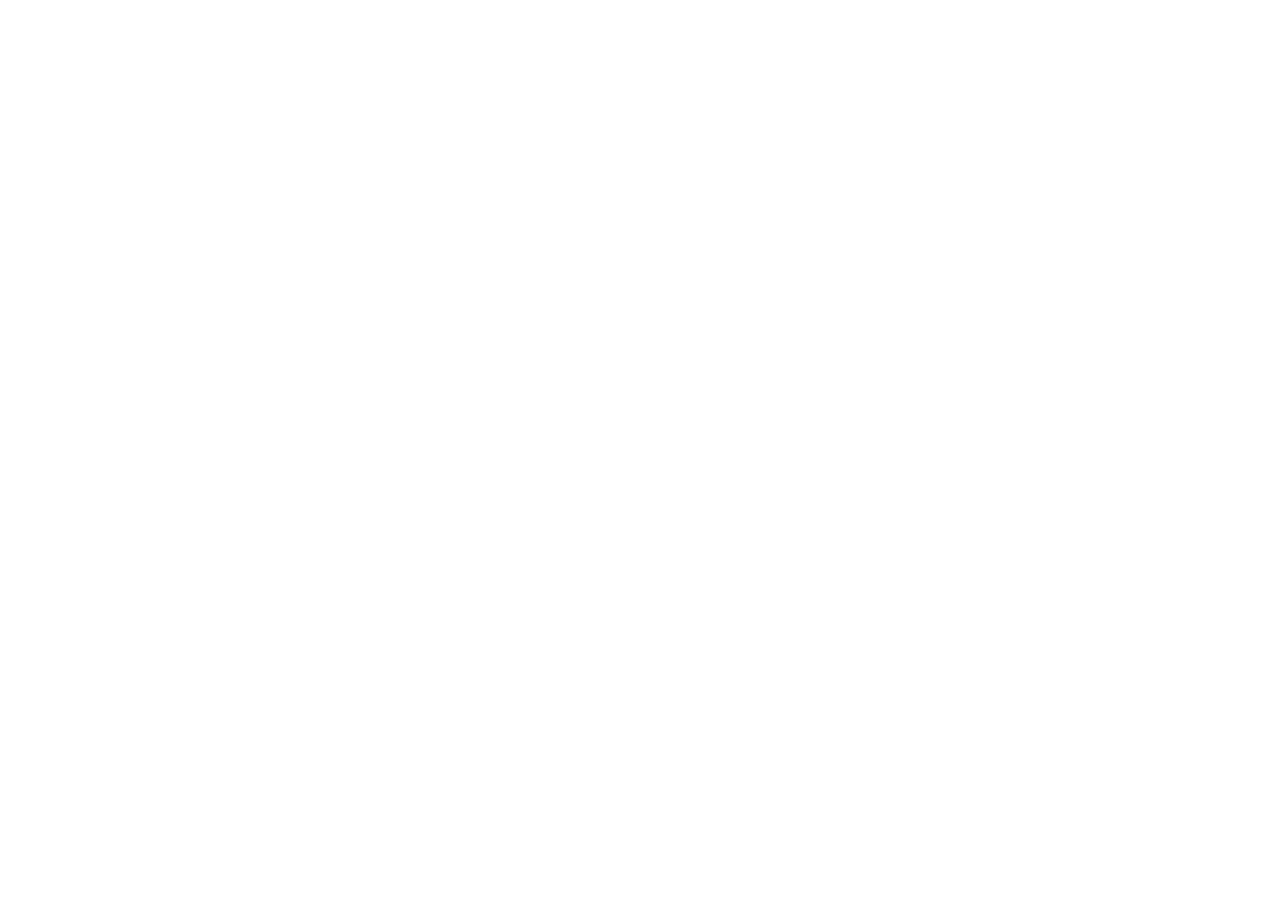
==== about.html @ 1019a2f9 "Add files via upload" ====
<!DOCTYPE html>
<html lang="en">
<head>
    <meta charset="UTF-8" />
    <meta name="viewport" content="width=device-width, initial-scale=1.0" />
    <title>Forces Academy Faisalabad</title>
    <link href="https://cdn.jsdelivr.net/npm/bootstrap@5.3.0/dist/css/bootstrap.min.css" rel="stylesheet" />
    <link rel="stylesheet" href="css/style.css" />
</head>
<body>

    <script src="https://cdn.jsdelivr.net/npm/bootstrap@5.3.0/dist/js/bootstrap.bundle.min.js"></script>
    <script src="js/main.js"></script>
</body>
</html>
---- css/style.css ----
#hero {
    background: linear-gradient(135deg, #0a1f44 0%, #1a4a6b 100%);
    min-height: 90vh;
}
.hero-overlay {
    background: rgba(0, 20, 60, 0.65);
    min-height: 90vh;
    display: flex;
    align-items: center;
}
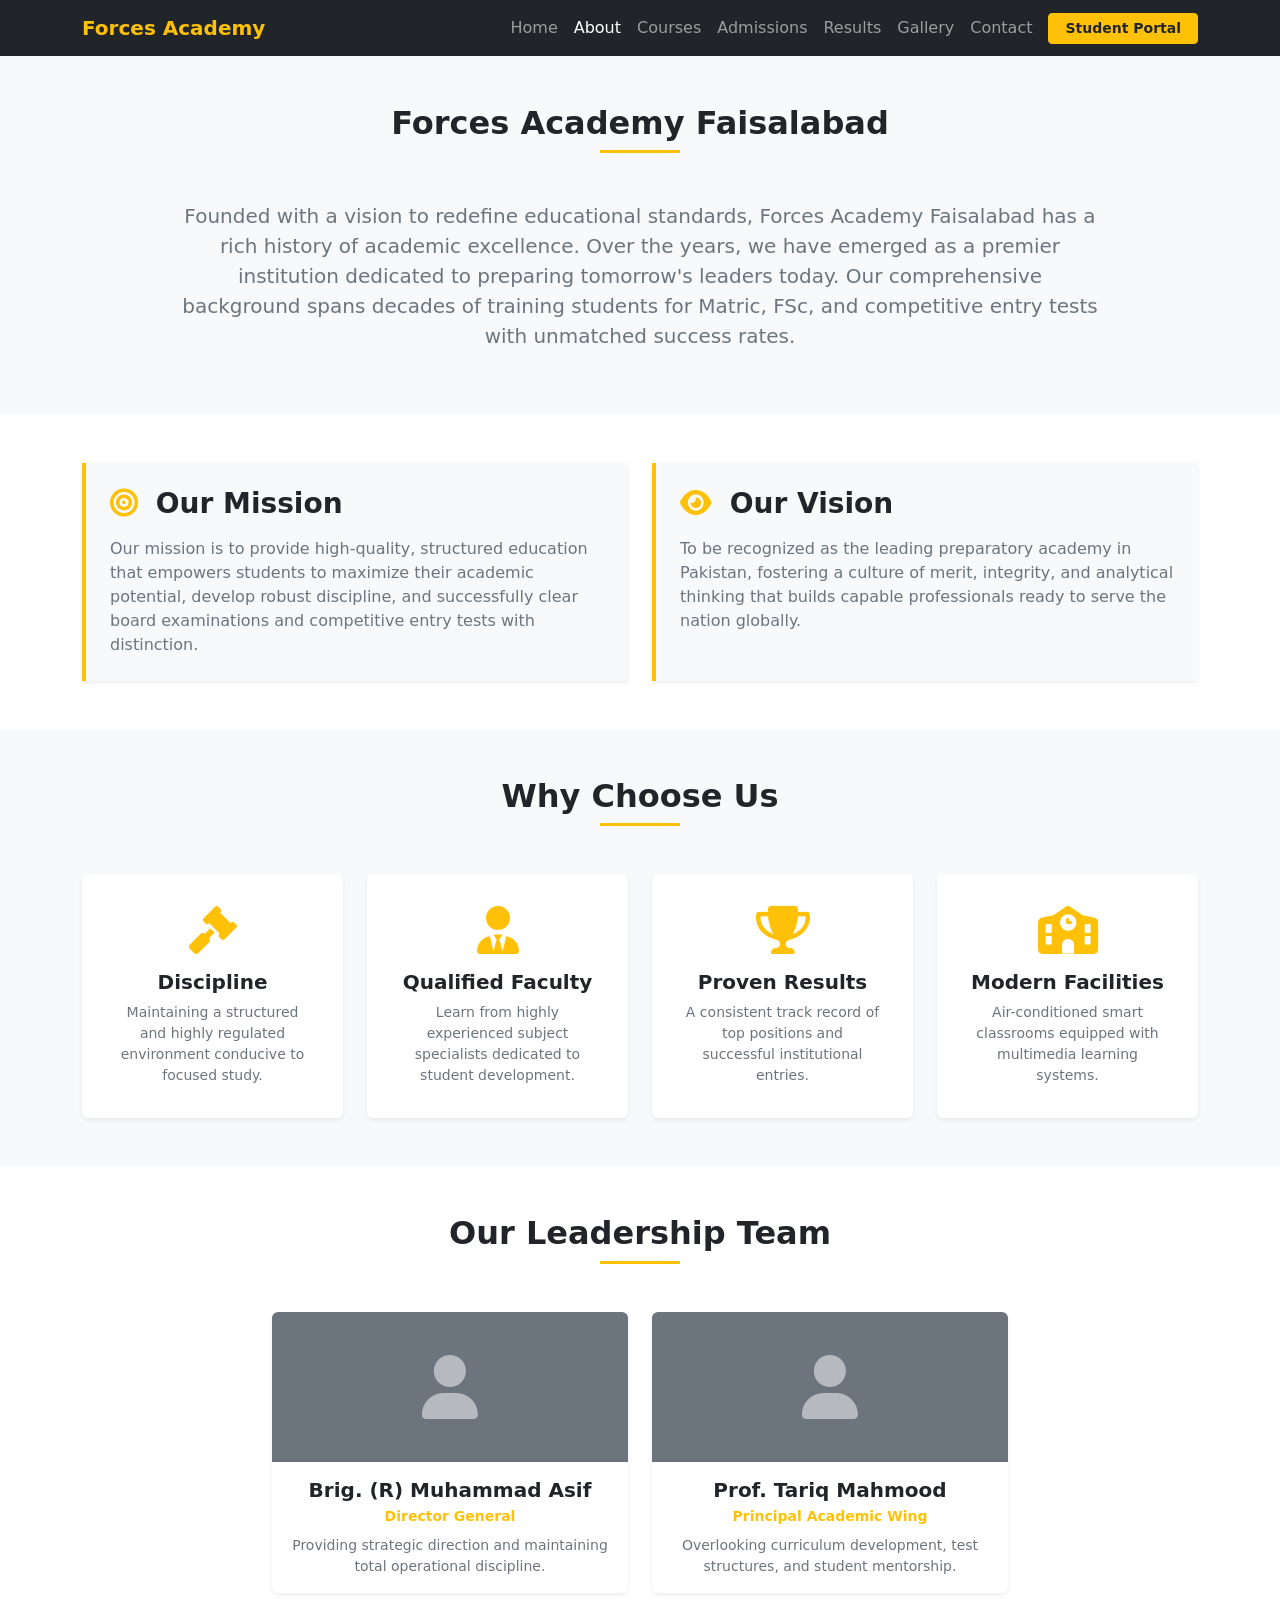
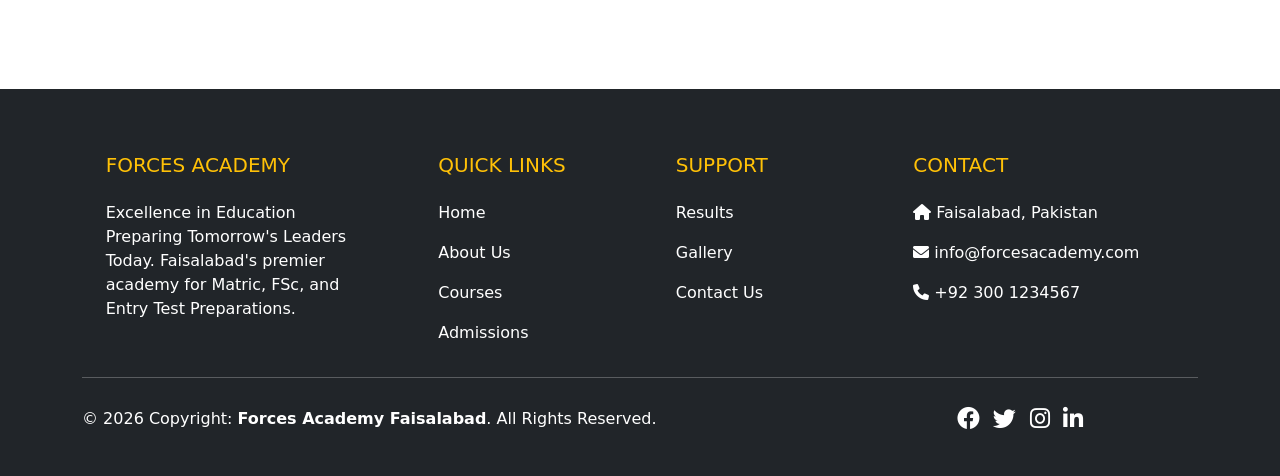
==== commit 861ce834: "Add files via upload" ====
--- a/about.html
+++ b/about.html
@@ -4,11 +4,212 @@
 <head>
     <meta charset="UTF-8" />
     <meta name="viewport" content="width=device-width, initial-scale=1.0" />
-    <title>Forces Academy Faisalabad</title>
+    <title>About Us - Forces Academy Faisalabad</title>
     <link href="https://cdn.jsdelivr.net/npm/bootstrap@5.3.0/dist/css/bootstrap.min.css" rel="stylesheet" />
+    <link rel="stylesheet" href="https://cdnjs.cloudflare.com/ajax/libs/font-awesome/6.0.0/css/all.min.css" />
     <link rel="stylesheet" href="css/style.css" />
 </head>
 <body>
+
+    <!-- ================= NAVBAR ================= -->
+    <nav class="navbar navbar-expand-lg sticky-top navbar-dark bg-dark">
+        <div class="container">
+            <a class="navbar-brand fw-bold text-warning" href="index.html">Forces Academy</a>
+            <button class="navbar-toggler" type="button" data-bs-toggle="collapse" data-bs-target="#navbarNav">
+                <span class="navbar-toggler-icon"></span>
+            </button>
+            <div class="collapse navbar-collapse" id="navbarNav">
+                <ul class="navbar-nav ms-auto align-items-lg-center">
+                    <li class="nav-item"><a class="nav-link" href="index.html">Home</a></li>
+                    <li class="nav-item"><a class="nav-link active" href="about.html">About</a></li>
+                    <li class="nav-item"><a class="nav-link" href="courses.html">Courses</a></li>
+                    <li class="nav-item"><a class="nav-link" href="admissions.html">Admissions</a></li>
+                    <li class="nav-item"><a class="nav-link" href="results.html">Results</a></li>
+                    <li class="nav-item"><a class="nav-link" href="gallery.html">Gallery</a></li>
+                    <li class="nav-item"><a class="nav-link" href="contact.html">Contact</a></li>
+                    <li class="nav-item ms-lg-2"><a class="btn btn-warning fw-bold text-dark btn-sm px-3" href="#">Student Portal</a></li>
+                </ul>
+            </div>
+        </div>
+    </nav>
+
+    <!-- ================= SECTION 1: ACADEMY OVERVIEW ================= -->
+    <section class="py-5 bg-light">
+        <div class="container">
+            <div class="text-center mb-5">
+                <h2 class="fw-bold text-dark">Forces Academy Faisalabad</h2>
+                <div class="mx-auto bg-warning" style="height: 3px; width: 80px;"></div>
+            </div>
+            <div class="row justify-content-center">
+                <div class="col-md-10 text-center">
+                    <p class="lead text-secondary">
+                        Founded with a vision to redefine educational standards, Forces Academy Faisalabad has a rich history of academic excellence. Over the years, we have emerged as a premier institution dedicated to preparing tomorrow's leaders today. Our comprehensive background spans decades of training students for Matric, FSc, and competitive entry tests with unmatched success rates.
+                    </p>
+                </div>
+            </div>
+        </div>
+    </section>
+
+    <!-- ================= SECTION 2: MISSION AND VISION ================= -->
+    <section class="py-5">
+        <div class="container">
+            <div class="row g-4">
+                <div class="col-md-6">
+                    <div class="p-4 border-start border-warning border-4 bg-light h-100 shadow-sm">
+                        <h3 class="fw-bold text-dark mb-3"><i class="fas fa-bullseye text-warning me-2"></i> Our Mission</h3>
+                        <p class="text-secondary m-0">
+                            Our mission is to provide high-quality, structured education that empowers students to maximize their academic potential, develop robust discipline, and successfully clear board examinations and competitive entry tests with distinction.
+                        </p>
+                    </div>
+                </div>
+                <div class="col-md-6">
+                    <div class="p-4 border-start border-warning border-4 bg-light h-100 shadow-sm">
+                        <h3 class="fw-bold text-dark mb-3"><i class="fas fa-eye text-warning me-2"></i> Our Vision</h3>
+                        <p class="text-secondary m-0">
+                            To be recognized as the leading preparatory academy in Pakistan, fostering a culture of merit, integrity, and analytical thinking that builds capable professionals ready to serve the nation globally.
+                        </p>
+                    </div>
+                </div>
+            </div>
+        </div>
+    </section>
+
+    <!-- ================= SECTION 3: WHY CHOOSE US ================= -->
+    <section class="py-5 bg-light">
+        <div class="container">
+            <div class="text-center mb-5">
+                <h2 class="fw-bold text-dark">Why Choose Us</h2>
+                <div class="mx-auto bg-warning" style="height: 3px; width: 80px;"></div>
+            </div>
+            <div class="row g-4">
+                <!-- Card 1 -->
+                <div class="col-md-3">
+                    <div class="card h-100 text-center border-0 shadow-sm p-3">
+                        <div class="card-body">
+                            <i class="fas fa-gavel text-warning fa-3x mb-3"></i>
+                            <h5 class="card-title fw-bold">Discipline</h5>
+                            <p class="card-text text-secondary small">Maintaining a structured and highly regulated environment conducive to focused study.</p>
+                        </div>
+                    </div>
+                </div>
+                <!-- Card 2 -->
+                <div class="col-md-3">
+                    <div class="card h-100 text-center border-0 shadow-sm p-3">
+                        <div class="card-body">
+                            <i class="fas fa-user-tie text-warning fa-3x mb-3"></i>
+                            <h5 class="card-title fw-bold">Qualified Faculty</h5>
+                            <p class="card-text text-secondary small">Learn from highly experienced subject specialists dedicated to student development.</p>
+                        </div>
+                    </div>
+                </div>
+                <!-- Card 3 -->
+                <div class="col-md-3">
+                    <div class="card h-100 text-center border-0 shadow-sm p-3">
+                        <div class="card-body">
+                            <i class="fas fa-trophy text-warning fa-3x mb-3"></i>
+                            <h5 class="card-title fw-bold">Proven Results</h5>
+                            <p class="card-text text-secondary small">A consistent track record of top positions and successful institutional entries.</p>
+                        </div>
+                    </div>
+                </div>
+                <!-- Card 4 -->
+                <div class="col-md-3">
+                    <div class="card h-100 text-center border-0 shadow-sm p-3">
+                        <div class="card-body">
+                            <i class="fas fa-school text-warning fa-3x mb-3"></i>
+                            <h5 class="card-title fw-bold">Modern Facilities</h5>
+                            <p class="card-text text-secondary small">Air-conditioned smart classrooms equipped with multimedia learning systems.</p>
+                        </div>
+                    </div>
+                </div>
+            </div>
+        </div>
+    </section>
+
+    <!-- ================= SECTION 4: LEADERSHIP TEAM ================= -->
+    <section class="py-5">
+        <div class="container">
+            <div class="text-center mb-5">
+                <h2 class="fw-bold text-dark">Our Leadership Team</h2>
+                <div class="mx-auto bg-warning" style="height: 3px; width: 80px;"></div>
+            </div>
+            <div class="row g-4 justify-content-center">
+                <!-- Leader 1 -->
+                <div class="col-md-4">
+                    <div class="card border-0 shadow-sm text-center h-100">
+                        <div class="bg-secondary text-white py-5 rounded-top" style="height: 150px; display: flex; align-items: center; justify-content: center;">
+                            <i class="fas fa-user fa-4x opacity-50"></i>
+                        </div>
+                        <div class="card-body">
+                            <h5 class="card-title fw-bold mb-1">Brig. (R) Muhammad Asif</h5>
+                            <p class="card-text text-warning fw-semibold small mb-2">Director General</p>
+                            <p class="card-text text-secondary small">Providing strategic direction and maintaining total operational discipline.</p>
+                        </div>
+                    </div>
+                </div>
+                <!-- Leader 2 -->
+                <div class="col-md-4">
+                    <div class="card border-0 shadow-sm text-center h-100">
+                        <div class="bg-secondary text-white py-5 rounded-top" style="height: 150px; display: flex; align-items: center; justify-content: center;">
+                            <i class="fas fa-user fa-4x opacity-50"></i>
+                        </div>
+                        <div class="card-body">
+                            <h5 class="card-title fw-bold mb-1">Prof. Tariq Mahmood</h5>
+                            <p class="card-text text-warning fw-semibold small mb-2">Principal Academic Wing</p>
+                            <p class="card-text text-secondary small">Overlooking curriculum development, test structures, and student mentorship.</p>
+                        </div>
+                    </div>
+                </div>
+            </div>
+        </div>
+    </section>
+
+    <!-- ================= FOOTER SECTION ================= -->
+    <footer class="bg-dark text-white pt-5 pb-4 mt-5">
+        <div class="container text-md-left">
+            <div class="row text-md-left">
+                <div class="col-md-3 col-lg-3 col-xl-3 mx-auto mt-3">
+                    <h5 class="text-uppercase mb-4 font-weight-bold text-warning">Forces Academy</h5>
+                    <p>Excellence in Education Preparing Tomorrow's Leaders Today. Faisalabad's premier academy for Matric, FSc, and Entry Test Preparations.</p>
+                </div>
+                <div class="col-md-2 col-lg-2 col-xl-2 mx-auto mt-3">
+                    <h5 class="text-uppercase mb-4 font-weight-bold text-warning">Quick Links</h5>
+                    <p><a href="index.html" class="text-white text-decoration-none">Home</a></p>
+                    <p><a href="about.html" class="text-white text-decoration-none">About Us</a></p>
+                    <p><a href="courses.html" class="text-white text-decoration-none">Courses</a></p>
+                    <p><a href="admissions.html" class="text-white text-decoration-none">Admissions</a></p>
+                </div>
+                <div class="col-md-3 col-lg-2 col-xl-2 mx-auto mt-3">
+                    <h5 class="text-uppercase mb-4 font-weight-bold text-warning">Support</h5>
+                    <p><a href="results.html" class="text-white text-decoration-none">Results</a></p>
+                    <p><a href="gallery.html" class="text-white text-decoration-none">Gallery</a></p>
+                    <p><a href="contact.html" class="text-white text-decoration-none">Contact Us</a></p>
+                </div>
+                <div class="col-md-4 col-lg-3 col-xl-3 mx-auto mt-3">
+                    <h5 class="text-uppercase mb-4 font-weight-bold text-warning">Contact</h5>
+                    <p><i class="fas fa-home mr-3"></i> Faisalabad, Pakistan</p>
+                    <p><i class="fas fa-envelope mr-3"></i> info@forcesacademy.com</p>
+                    <p><i class="fas fa-phone mr-3"></i> +92 300 1234567</p>
+                </div>
+            </div>
+            <hr class="mb-4">
+            <div class="row align-items-center">
+                <div class="col-md-7 col-lg-8">
+                    <p class="text-md-left">© 2026 Copyright: <strong>Forces Academy Faisalabad</strong>. All Rights Reserved.</p>
+                </div>
+                <div class="col-md-5 col-lg-4">
+                    <div class="text-center text-md-right">
+                        <ul class="list-unstyled list-inline">
+                            <li class="list-inline-item"><a href="#" class="btn-floating btn-sm text-white" style="font-size: 23px;"><i class="fab fa-facebook"></i></a></li>
+                            <li class="list-inline-item"><a href="#" class="btn-floating btn-sm text-white" style="font-size: 23px;"><i class="fab fa-twitter"></i></a></li>
+                            <li class="list-inline-item"><a href="#" class="btn-floating btn-sm text-white" style="font-size: 23px;"><i class="fab fa-instagram"></i></a></li>
+                            <li class="list-inline-item"><a href="#" class="btn-floating btn-sm text-white" style="font-size: 23px;"><i class="fab fa-linkedin-in"></i></a></li>
+                        </ul>
+                    </div>
+                </div>
+            </div>
+        </div>
+    </footer>
 
     <script src="https://cdn.jsdelivr.net/npm/bootstrap@5.3.0/dist/js/bootstrap.bundle.min.js"></script>
     <script src="js/main.js"></script>
